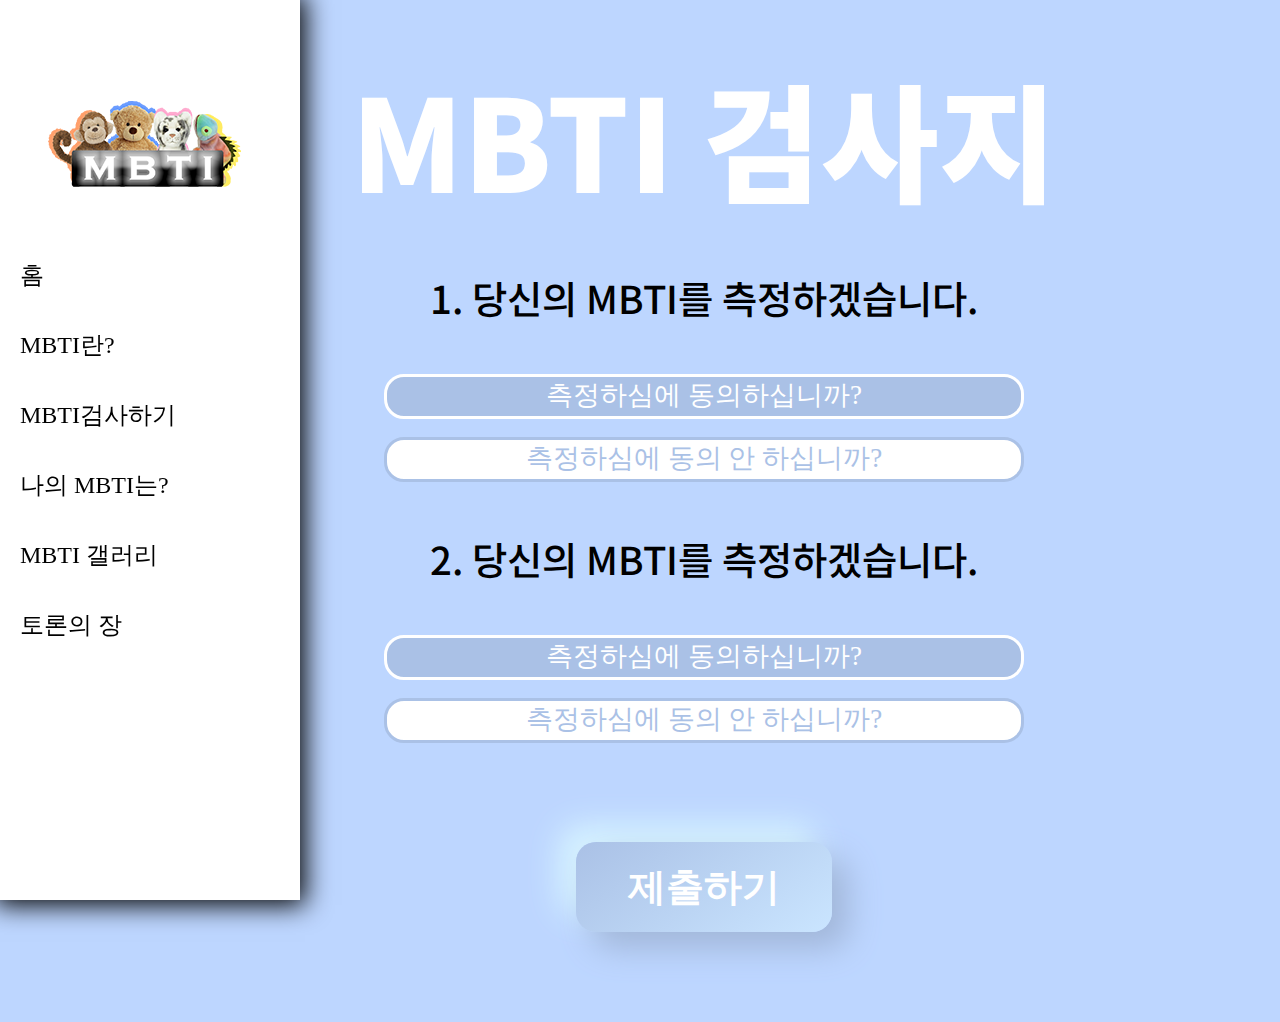
==== mbtiTest.html @ 5dc71ef8 "Waiting nav_5" ====
<!DOCTYPE html>
<html>
<head>
    <meta charset="UTF-8">
    <meta name="viewport" content="width=device-width, initial-scale=1.0">
    <script type-"text/javascript" href="index.js"></script>
    <link rel="stylesheet" type="text/css" href="index.css">
    <link rel="stylesheet" type="text/css" href="/css/mbtiTest.css">
    <title>셀브스트 - MBTI검사중</title>
</head>
<body>
    <div class="nav">
        <ul>
            <li>
                <a href="index.html">
                    <span class="icon"></span>
                    <span class="title">홈</span>
                </a>
            </li>
            <li>
                <a href="nav_1.html">
                    <span class="icon"></span>
                    <span class="title">MBTI란?</span>
                </a>
            </li>
            <li>
                <a href="nav_2.html">
                    <span class="icon"></span>
                    <span class="title">MBTI검사하기</span>
                </a>
            </li>
            <li>
                <a href="nav_3.html">
                    <span class="icon"></span>
                    <span class="title">나의 MBTI는?</span>
                </a>
            </li>
            <li>
                <a href="https://gall.dcinside.com/mgallery/board/lists/?id=mbti" target="_blank">
                    <span class="icon"></span>
                    <span class="title">MBTI 갤러리</span>
                </a>
            </li>
            <li>
                <a href="nav_5.html">
                    <span class="icon"></span>
                    <span class="title">토론의 장</span>  
                </a>
            </li>
        </ul>
    </div>
    <div class="mainContent">
        <h1>
            MBTI 검사지
        </h1>
        <!-- ques 클래스에 검사 질문 출력 -->
        <div class="ques">
            <p>
                1. 당신의 MBTI를 측정하겠습니다.
            </p>
            <label class="box-radio-input">
            <input type="radio" name="rb1" value="옵션1" checked="checked">
            <span>측정하심에 동의하십니까?</span></label>
            </br>
            <label class="box-radio-input">
            <input type="radio" name="rb1" value="옵션2">
            <span>측정하심에 동의 안 하십니까?</span></label>

            <p>
                2. 당신의 MBTI를 측정하겠습니다.
            </p>
            <label class="box-radio-input">
            <input type="radio" name="rb2" value="옵션1" checked="checked">
            <span>측정하심에 동의하십니까?</span></label>
            <label class="box-radio-input">
            <input type="radio" name="rb2" value="옵션2">
            <span>측정하심에 동의 안 하십니까?</span></label>
        </div>
        <button type="button" class="submit" onclick="location.href='nav_3.html'">
            제출하기
        </button>
    </div>
</body>
<!-- Made by Pican -->
</html>
---- index.css ----
@import url(//spoqa.github.io/spoqa-han-sans/css/SpoqaHanSans-kr.css);
    @import url(//spoqa.github.io/spoqa-han-sans/css/SpoqaHanSans-jp.css);
    @import url('https://fonts.googleapis.com/css2?family=Noto+Sans+KR:wght@900&display=swap');
    @import url('https://fonts.googleapis.com/css2?family=Noto+Sans+KR:wght@500&display=swap');
    @keyframes M_Fade{
    from{
        opacity: 0;
    }
    to{
        opacity: 1;
    }
}
    *{
        margin: 0;
        padding: 0;
        box-sizing: border-box;
        font-family: 'Spoqa Han Sans', 'Spoqa Han Sans JP', 'Sans-serif';
        font-weight: 300;
    }
    body{
        min-height: 100vh;
        background-color:white;
    }
    .nav img{
        background-repeat: no-repeat;
        background-position: top;
    }
    .nav{
        background-image: url('src/web_logo_200px.png');
        background-repeat: no-repeat;
        background-position: top;
        position: fixed;
        width: 200px;
        height: 100%;
        background-color: white;
        transition: 0.5s;
        overflow: hidden;
        font-size: 24px;
        box-shadow: 0 0 25px 5px black;
        display: flex;
        align-items: center;
    }
    .nav:hover{
        width: 300px;
        background-image: url('src/web_logo_300px.png');
    }
    .nav ul{
        top:0;
        left: 0;
        width: 100%;
    }
    .nav ul:hover{
    }
    .nav ul li{
        position: relative;
        width: 100%;
        list-style: none;
    }
    .nav ul li:hover{
        background: lightgreen;
    }
    .nav ul li a{
        position: relative;
        display: block;
        width: 100%;
        display: flex;
        text-decoration: none;
        color:black;
        line-height: 70px;
}
.nav ul li a .title{
    margin: 10 10 0 0;
    position: relative;
    display: block;
    padding: 0 20px;
    text-align:center;
}
.indexMainContent>h1{
    font-family: 'Noto Sans KR';
    font-weight:900;
    font-size:18vw;
    padding-left: 300px;
    background-color: lightgreen;
    line-height: 30vw;
    color:white;
    background: #90EE90;
    box-shadow:  16px 16px 32px #7aca7a, 
             -16px -16px 32px #a6ffa6;
}
.indexMainContent>h2{
    font-family: 'Sansita Swashed', cursive;
    font-size: 5vw;
    padding-top:5%;
    padding-left:40%;
    color:lightgreen;
}
---- css/mbtiTest.css ----
.mainContent{
    padding-left:30vw;
    padding-top: 5vh;
    display: flex;
    flex-direction: column;
    background: #bdd6ff;
    background-size: cover;
    text-align: center;
    padding-left: 10vw;
}
.mainContent .submit{
    widows: 15px;
    height: 10vh;
    border: none;
    color:#fff;
    display: inline-block;
    font-size: 3vw;
    font-weight: 900;
    cursor: pointer;
    animation: 0.5s;
    border-radius: 20px;
    margin:10vh 35vw 10vh 35vw;
    text-align: center;
    background: linear-gradient(145deg, #aac1e6, #cae5ff);
    box-shadow:  16px 16px 32px #a1b6d9, 
             -16px -16px 32px #d9f6ff;
}
.mainContent .submit:hover{
    background: linear-gradient(145deg, #cae5ff, #aac1e6);
    box-shadow:  16px 16px 32px #a1b6d9, 
             -16px -16px 32px #d9f6ff;
}
.mainContent .submit:active{
    background: #bdd6ff;
    box-shadow: inset 16px 16px 32px #a1b6d9, 
            inset -16px -16px 32px #d9f6ff;
}
.mainContent .submit:focus{
    outline: none;
}
.mainContent h1{
    font-family: "Noto Sans KR";
    font-weight: 900;
    font-size:10vw;
    color:white;
}
.mainContent p{
    font-family: "Noto Sans KR";
    font-weight: 500;
    font-size:3vw;
    z-index: 2;
    line-height: 15vh;
}
.box-radio-input input[type="radio"]{
    display:none;
}
.box-radio-input input[type="radio"] + span{
    display:inline-block;
    border-radius: 20px;
    background: linear-gradient(145deg, #b6cff6, #99aecf);
    text-align:center;
    height:5vh;
    width: 50vw;
    font-weight:500;
    font-size:3vh;
    cursor:pointer;
    margin-top:1vh;
    margin-bottom: 1vh;
    background: white;
    border: 3px solid #aac1e6;
    color:#aac1e6;
}
.box-radio-input input[type="radio"]:checked + span{
    border: 3px solid white;
    background: #aac1e6;
    color:white;
}
.box-radio-input input[type="radio"]:hover + span{
    background: #d0e2ff;
    border: 3px solid white;
    color:white;
}
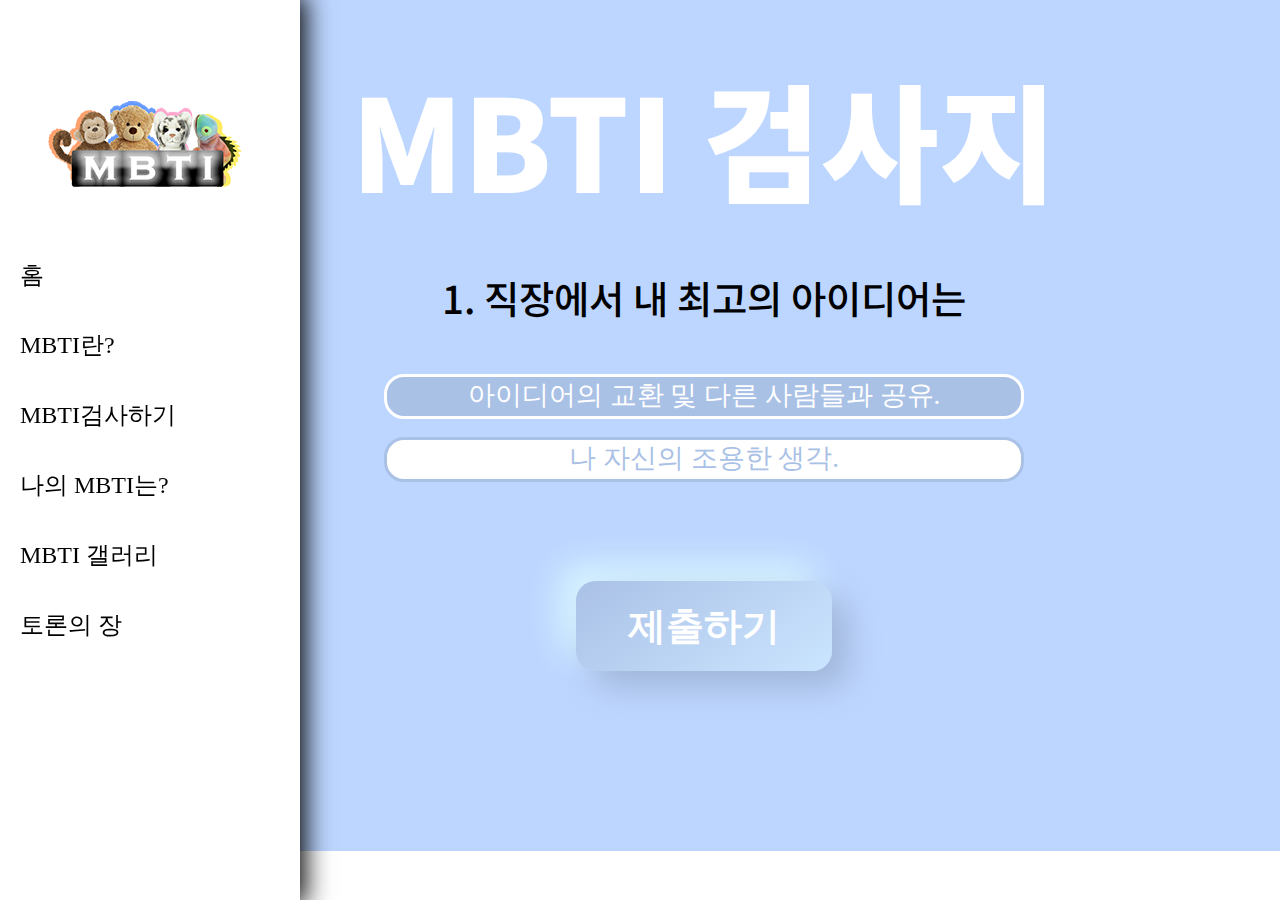
==== commit fa7462ae: "ADD GalPic" ====
--- a/mbtiTest.html
+++ b/mbtiTest.html
@@ -3,7 +3,6 @@
 <head>
     <meta charset="UTF-8">
     <meta name="viewport" content="width=device-width, initial-scale=1.0">
-    <script type-"text/javascript" href="index.js"></script>
     <link rel="stylesheet" type="text/css" href="index.css">
     <link rel="stylesheet" type="text/css" href="/css/mbtiTest.css">
     <title>셀브스트 - MBTI검사중</title>
@@ -36,7 +35,7 @@
                 </a>
             </li>
             <li>
-                <a href="https://gall.dcinside.com/mgallery/board/lists/?id=mbti" target="_blank">
+                <a href="nav_4.html">
                     <span class="icon"></span>
                     <span class="title">MBTI 갤러리</span>
                 </a>
@@ -56,25 +55,15 @@
         <!-- ques 클래스에 검사 질문 출력 -->
         <div class="ques">
             <p>
-                1. 당신의 MBTI를 측정하겠습니다.
+                1. 직장에서 내 최고의 아이디어는
             </p>
             <label class="box-radio-input">
             <input type="radio" name="rb1" value="옵션1" checked="checked">
-            <span>측정하심에 동의하십니까?</span></label>
+            <span>아이디어의 교환 및 다른 사람들과 공유.</span></label>
             </br>
             <label class="box-radio-input">
             <input type="radio" name="rb1" value="옵션2">
-            <span>측정하심에 동의 안 하십니까?</span></label>
-
-            <p>
-                2. 당신의 MBTI를 측정하겠습니다.
-            </p>
-            <label class="box-radio-input">
-            <input type="radio" name="rb2" value="옵션1" checked="checked">
-            <span>측정하심에 동의하십니까?</span></label>
-            <label class="box-radio-input">
-            <input type="radio" name="rb2" value="옵션2">
-            <span>측정하심에 동의 안 하십니까?</span></label>
+            <span>나 자신의 조용한 생각.</span></label>
         </div>
         <button type="button" class="submit" onclick="location.href='nav_3.html'">
             제출하기
--- a/css/mbtiTest.css
+++ b/css/mbtiTest.css
@@ -19,7 +19,7 @@
     cursor: pointer;
     animation: 0.5s;
     border-radius: 20px;
-    margin:10vh 35vw 10vh 35vw;
+    margin:10vh 35vw 20vh 35vw;
     text-align: center;
     background: linear-gradient(145deg, #aac1e6, #cae5ff);
     box-shadow:  16px 16px 32px #a1b6d9, 
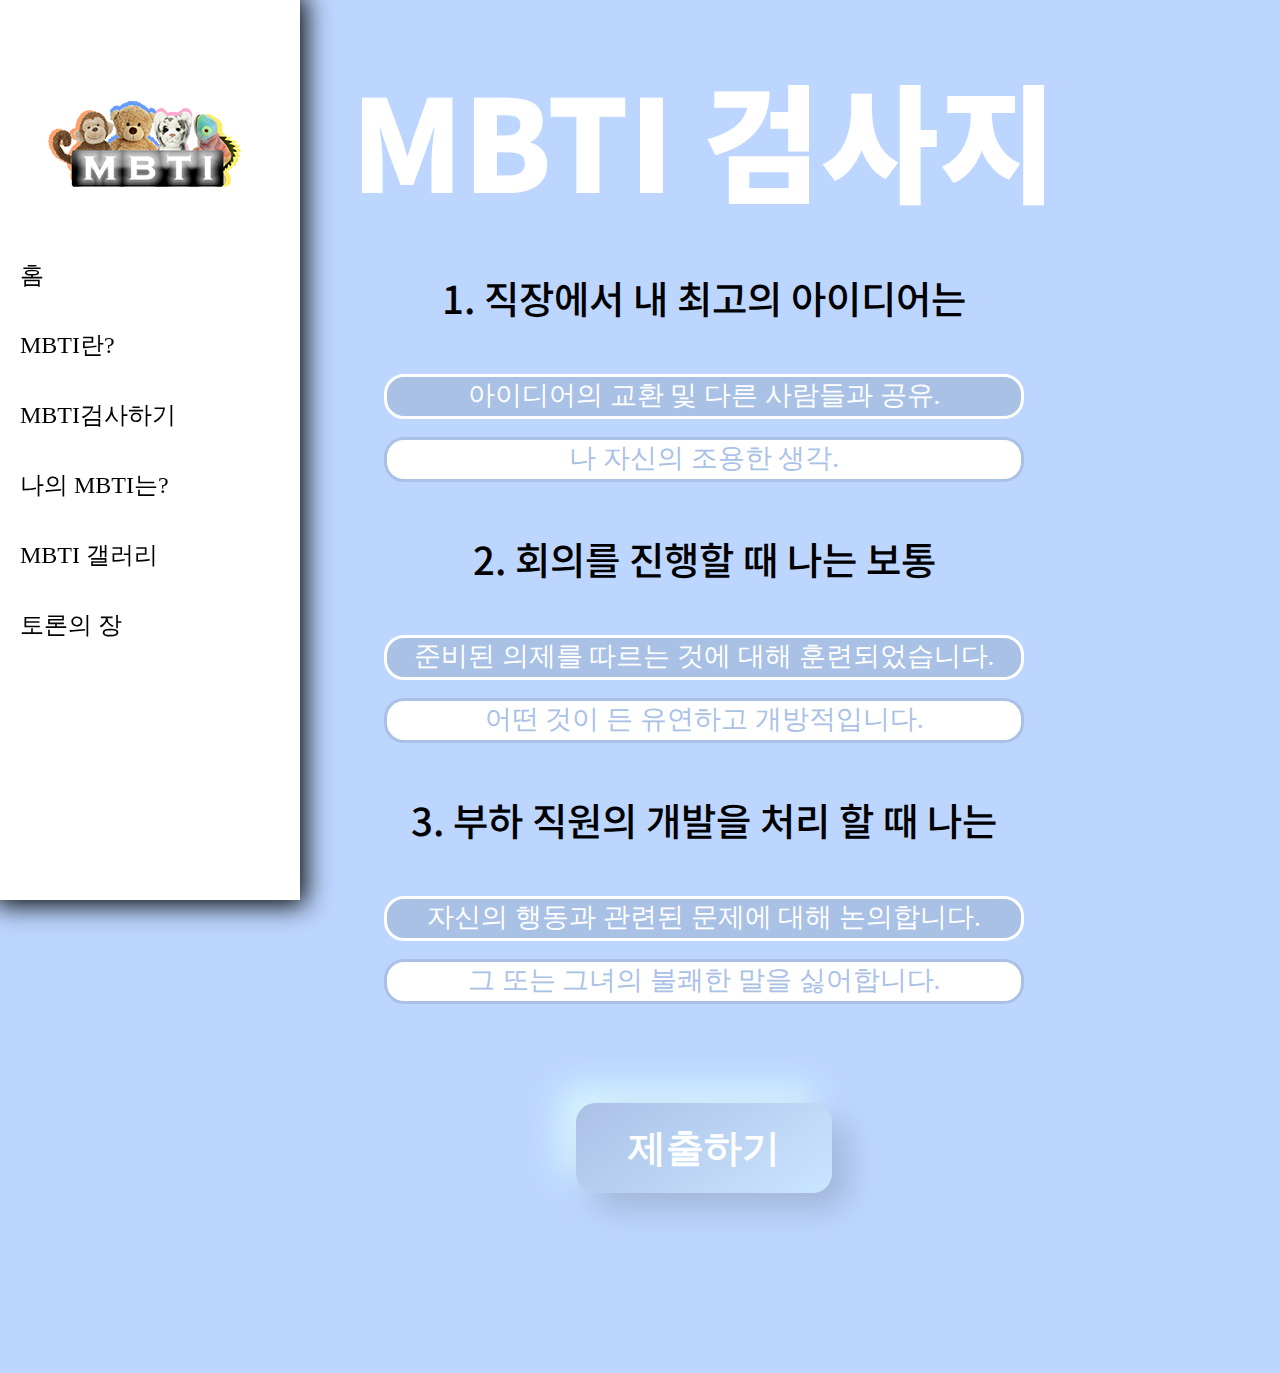
==== commit 4e11ee55: "Except Board" ====
--- a/mbtiTest.html
+++ b/mbtiTest.html
@@ -49,7 +49,7 @@
         </ul>
     </div>
     <div class="mainContent">
-        <h1>
+        <h1 draggable="true">
             MBTI 검사지
         </h1>
         <!-- ques 클래스에 검사 질문 출력 -->
@@ -59,13 +59,39 @@
             </p>
             <label class="box-radio-input">
             <input type="radio" name="rb1" value="옵션1" checked="checked">
-            <span>아이디어의 교환 및 다른 사람들과 공유.</span></label>
+            <span draggable="true">아이디어의 교환 및 다른 사람들과 공유.</span></label>
             </br>
             <label class="box-radio-input">
             <input type="radio" name="rb1" value="옵션2">
-            <span>나 자신의 조용한 생각.</span></label>
+            <span draggable="true">나 자신의 조용한 생각.</span></label>
         </div>
-        <button type="button" class="submit" onclick="location.href='nav_3.html'">
+
+        <div class="ques">
+            <p>
+                2. 회의를 진행할 때 나는 보통
+            </p>
+            <label class="box-radio-input">
+            <input type="radio" name="rb2" value="옵션1" checked="checked">
+            <span draggable="true">준비된 의제를 따르는 것에 대해 훈련되었습니다.</span></label>
+            </br>
+            <label class="box-radio-input">
+            <input type="radio" name="rb2" value="옵션2">
+            <span draggable="true">어떤 것이 든 유연하고 개방적입니다.</span></label>
+        </div>
+
+        <div class="ques">
+            <p>
+                3. 부하 직원의 개발을 처리 할 때 나는
+            </p>
+            <label class="box-radio-input">
+            <input type="radio" name="rb3" value="옵션1" checked="checked">
+            <span draggable="true">자신의 행동과 관련된 문제에 대해 논의합니다.</span></label>
+            </br>
+            <label class="box-radio-input">
+            <input type="radio" name="rb3" value="옵션2">
+            <span draggable="true">그 또는 그녀의 불쾌한 말을 싫어합니다.</span></label>
+        </div>
+        <button type="button" class="submit" onclick="location.href='nav_3.html'" draggable="true">
             제출하기
         </button>
     </div>
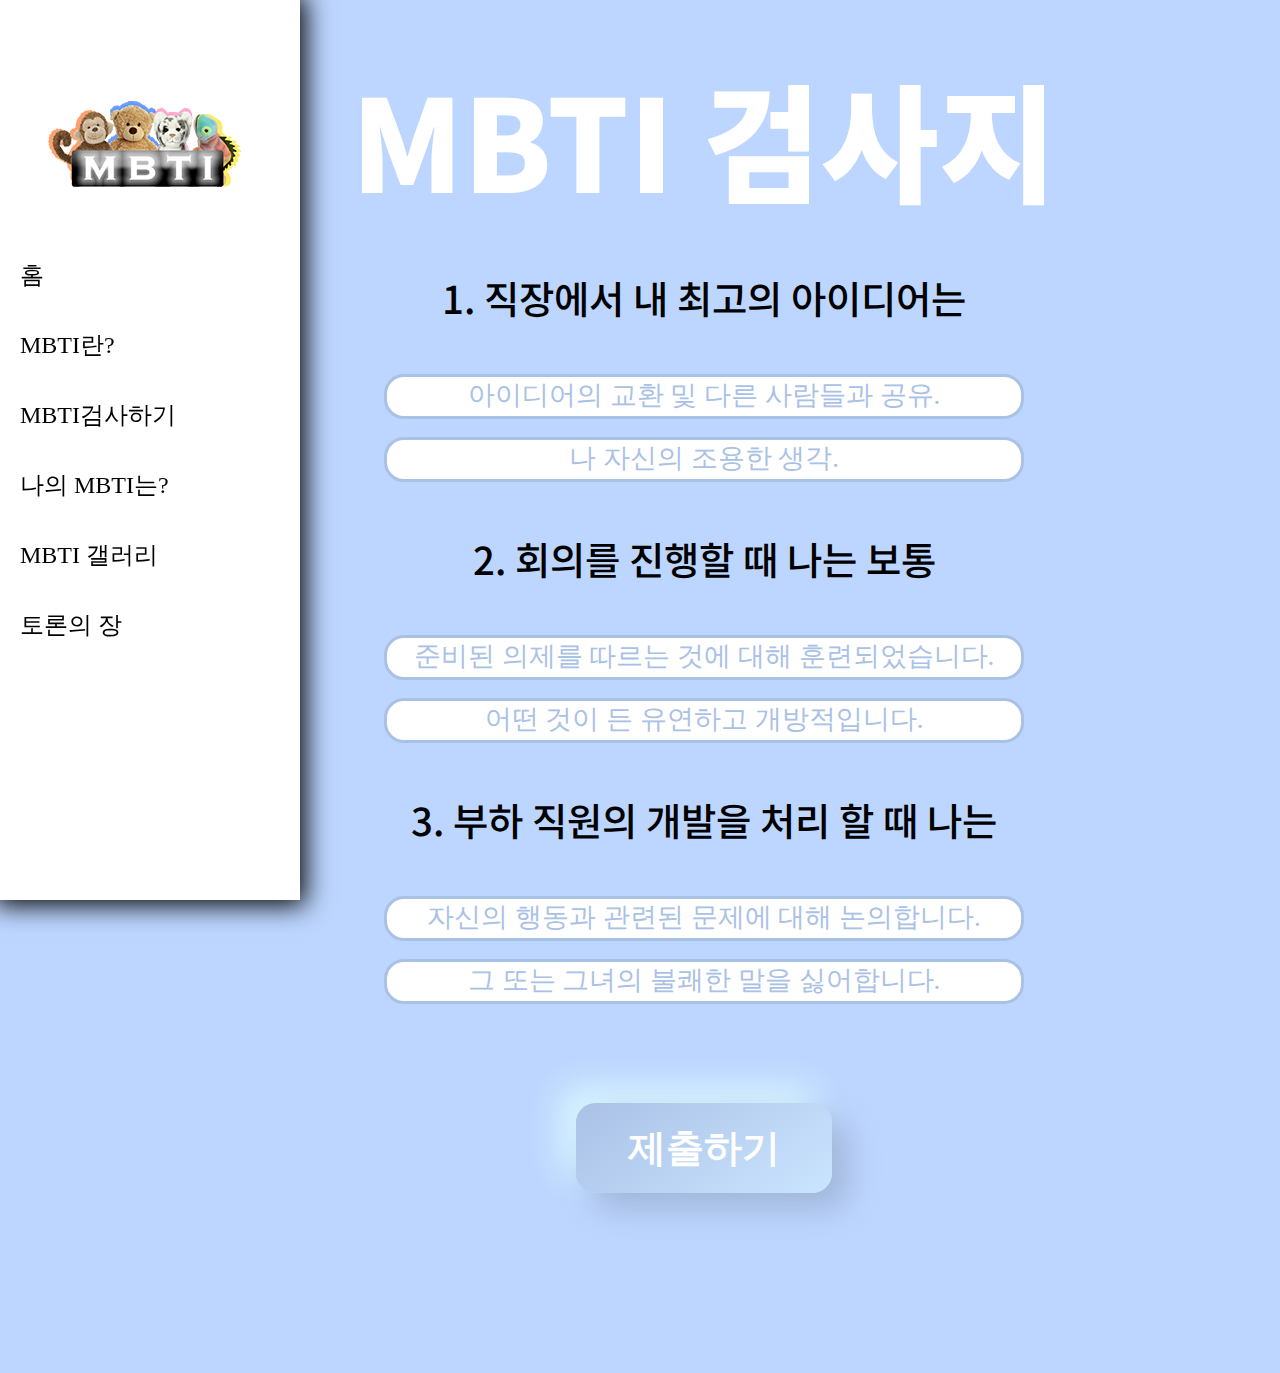
==== commit 0698f0de: "Front_final" ====
--- a/mbtiTest.html
+++ b/mbtiTest.html
@@ -58,7 +58,7 @@
                 1. 직장에서 내 최고의 아이디어는
             </p>
             <label class="box-radio-input">
-            <input type="radio" name="rb1" value="옵션1" checked="checked">
+            <input type="radio" name="rb1" value="옵션1">
             <span draggable="true">아이디어의 교환 및 다른 사람들과 공유.</span></label>
             </br>
             <label class="box-radio-input">
@@ -71,7 +71,7 @@
                 2. 회의를 진행할 때 나는 보통
             </p>
             <label class="box-radio-input">
-            <input type="radio" name="rb2" value="옵션1" checked="checked">
+            <input type="radio" name="rb2" value="옵션1">
             <span draggable="true">준비된 의제를 따르는 것에 대해 훈련되었습니다.</span></label>
             </br>
             <label class="box-radio-input">
@@ -84,7 +84,7 @@
                 3. 부하 직원의 개발을 처리 할 때 나는
             </p>
             <label class="box-radio-input">
-            <input type="radio" name="rb3" value="옵션1" checked="checked">
+            <input type="radio" name="rb3" value="옵션1">
             <span draggable="true">자신의 행동과 관련된 문제에 대해 논의합니다.</span></label>
             </br>
             <label class="box-radio-input">
